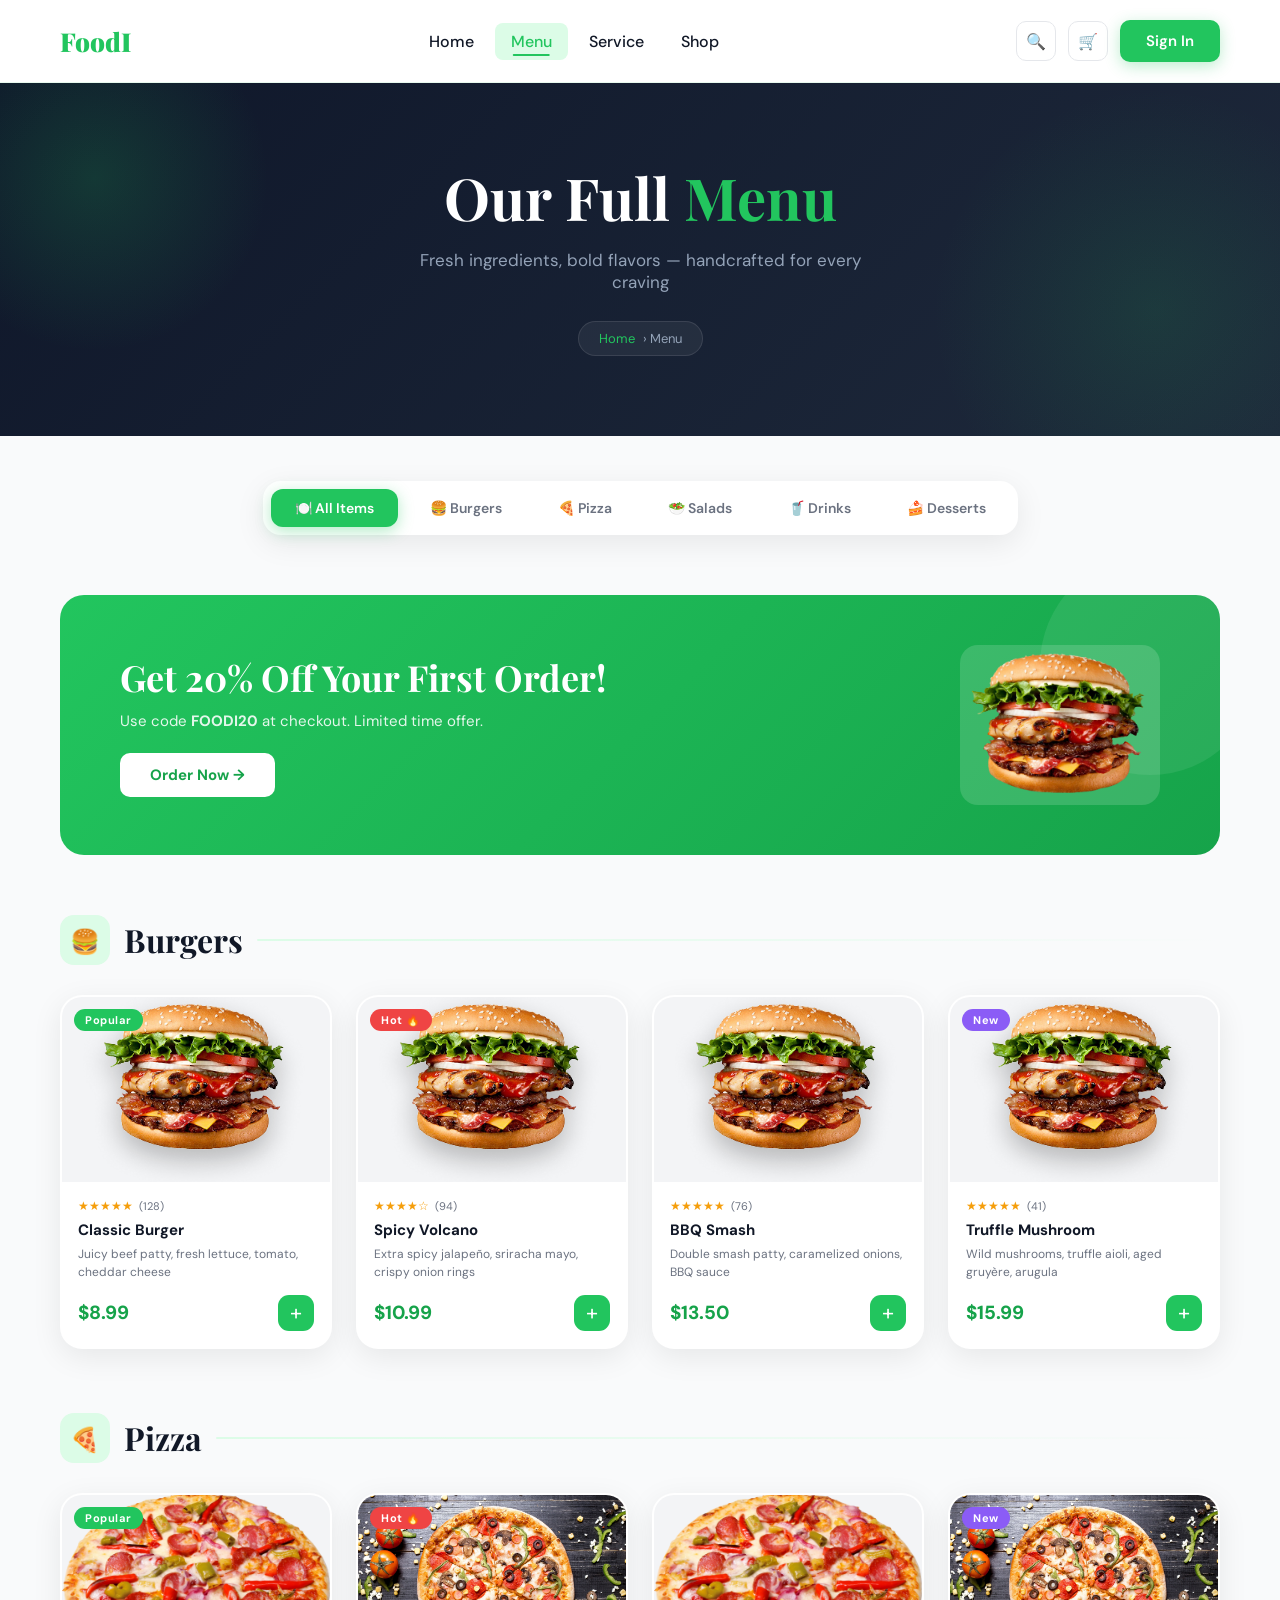
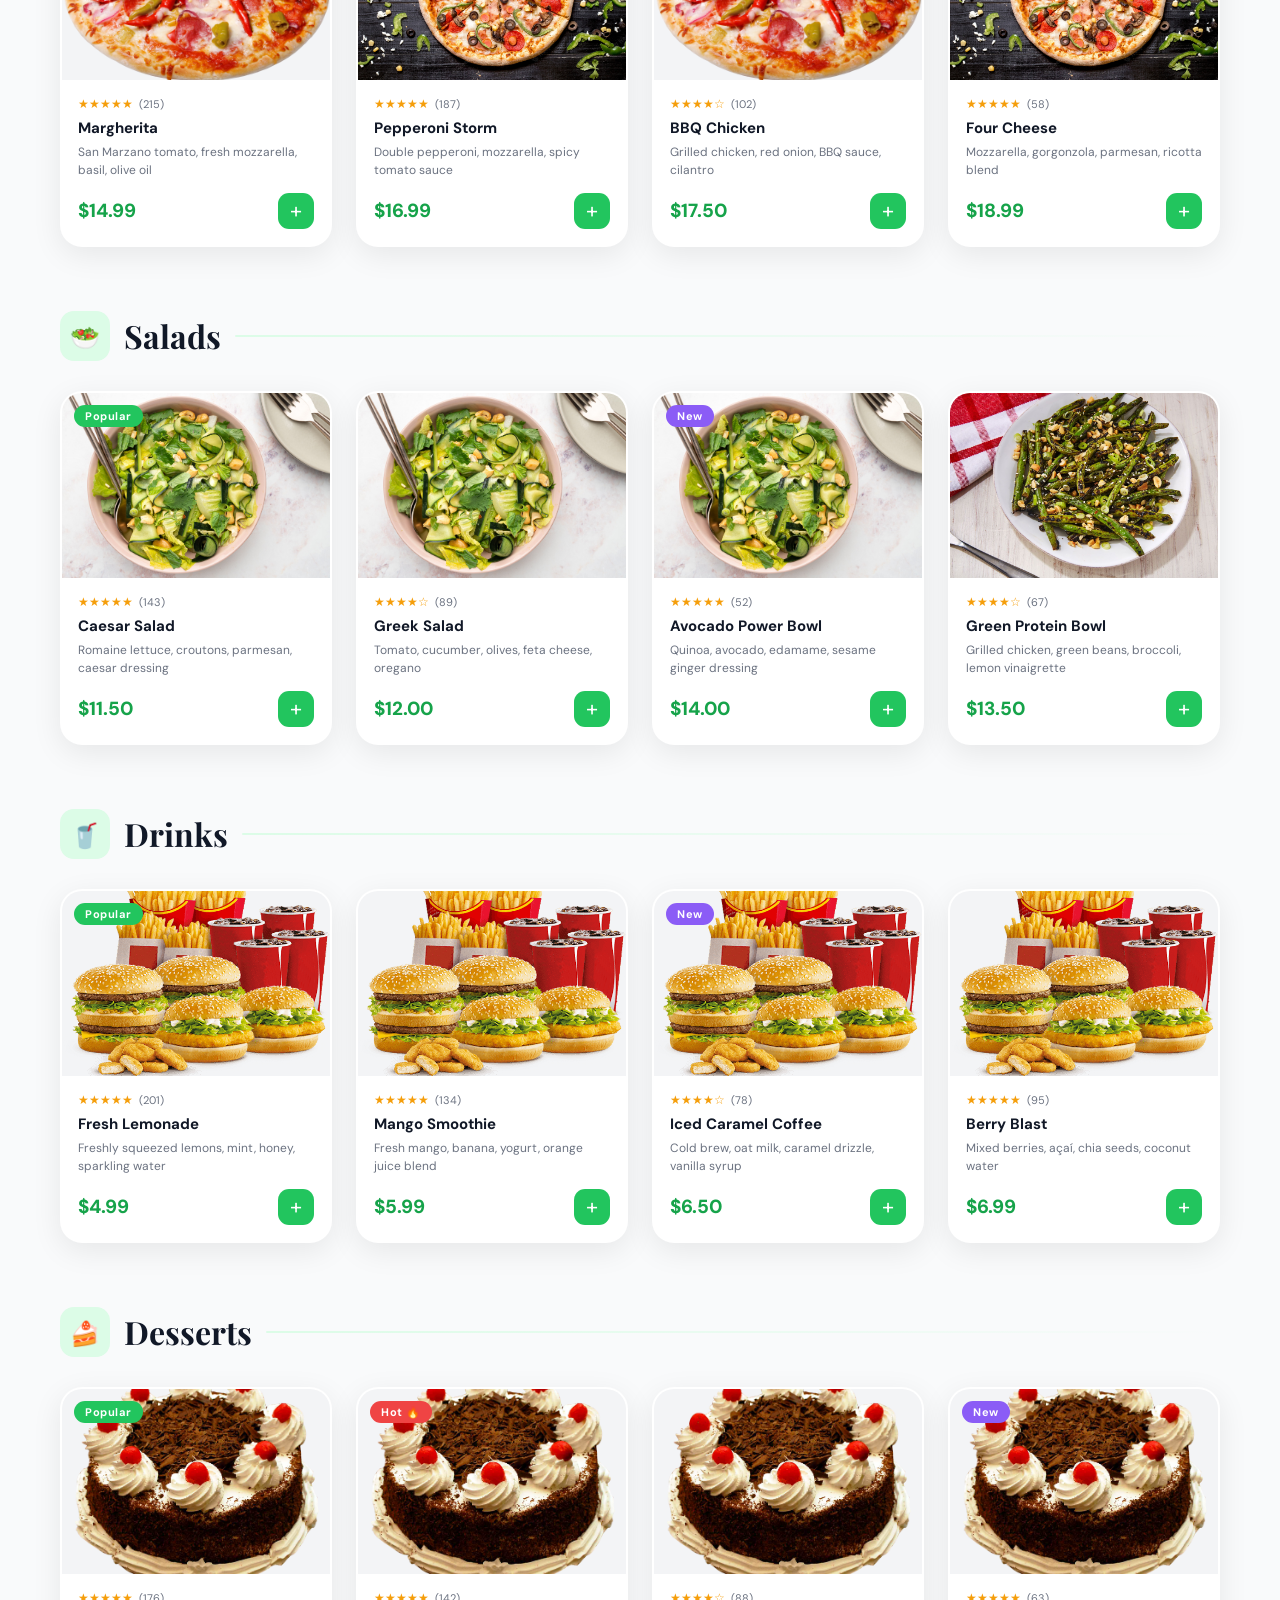
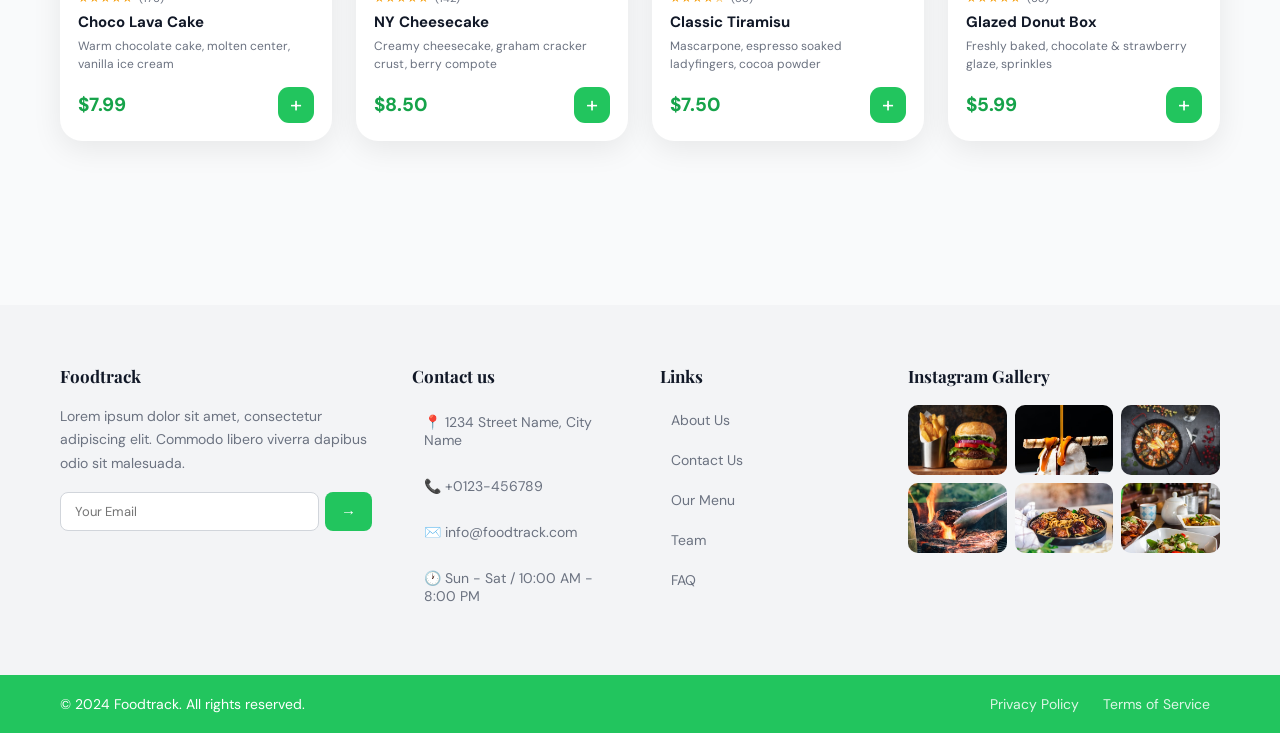
==== menu.html @ 82da4253 "add project" ====
<!DOCTYPE html>
<html lang="en">
<head>
    <meta charset="UTF-8">
    <meta name="viewport" content="width=device-width, initial-scale=1.0">
    <title>Menu — FoodI</title>
    <style>
        @import url('https://fonts.googleapis.com/css2?family=Playfair+Display:wght@700;900&family=DM+Sans:wght@400;500;600&display=swap');

        * { margin: 0; padding: 0; box-sizing: border-box; }

        :root {
            --green: #22C55E;
            --green-dark: #16A34A;
            --green-light: #DCFCE7;
            --dark: #111827;
            --gray: #6B7280;
            --light: #F9FAFB;
            --white: #ffffff;
            --shadow: 0 8px 30px rgba(0,0,0,0.08);
            --shadow-hover: 0 20px 60px rgba(34,197,94,0.22);
            --transition: all 0.35s cubic-bezier(0.4, 0, 0.2, 1);
        }

        body { font-family: 'DM Sans', sans-serif; color: var(--dark); background: var(--light); overflow-x: hidden; }
        a { text-decoration: none; color: inherit; }
        .container { max-width: 1200px; margin: 0 auto; padding: 0 20px; }

        /* ── HEADER ── */
        .header {
            padding: 20px 0;
            position: sticky; top: 0; z-index: 100;
            background: rgba(255,255,255,0.96);
            backdrop-filter: blur(12px);
            border-bottom: 1px solid rgba(34,197,94,0.1);
            transition: box-shadow 0.3s;
        }
        .header:hover { box-shadow: 0 4px 30px rgba(0,0,0,0.06); }
        .header .container { display: flex; justify-content: space-between; align-items: center; }

        .logo {
            font-family: 'Playfair Display', serif;
            font-size: 26px; font-weight: 900; color: var(--green);
            transition: var(--transition); cursor: pointer;
        }
        .logo:hover { letter-spacing: 2px; color: var(--green-dark); }

        .nav { display: flex; gap: 5px; }
        .nav a {
            padding: 8px 16px; font-weight: 500; border-radius: 8px;
            position: relative; transition: var(--transition); color: var(--dark);
        }
        .nav a::after {
            content: ''; position: absolute;
            bottom: 4px; left: 50%; transform: translateX(-50%);
            width: 0; height: 2px; background: var(--green);
            border-radius: 2px; transition: width 0.3s ease;
        }
        .nav a:hover, .nav a.active { color: var(--green); background: var(--green-light); }
        .nav a:hover::after, .nav a.active::after { width: 50%; }

        .header-btns { display: flex; align-items: center; gap: 12px; }
        .icon-btn {
            width: 40px; height: 40px; border-radius: 10px;
            display: flex; align-items: center; justify-content: center;
            border: 1.5px solid #E5E7EB; cursor: pointer;
            transition: var(--transition); font-size: 16px; background: white;
        }
        .icon-btn:hover { border-color: var(--green); background: var(--green-light); transform: scale(1.1); }
        .btn {
            padding: 11px 26px; border-radius: 10px; font-weight: 600; cursor: pointer;
            border: none; font-family: 'DM Sans', sans-serif; font-size: 15px;
            transition: var(--transition); display: inline-block;
        }
        .btn-green { background: var(--green); color: white; box-shadow: 0 4px 15px rgba(34,197,94,0.3); }
        .btn-green:hover { background: var(--green-dark); transform: translateY(-3px); box-shadow: 0 10px 30px rgba(34,197,94,0.4); }

        /* ── HERO BANNER ── */
        .menu-hero {
            background: linear-gradient(135deg, #0f172a 0%, #1e293b 100%);
            color: white; padding: 80px 0; text-align: center;
            position: relative; overflow: hidden;
        }
        .menu-hero::before {
            content: ''; position: absolute;
            top: -80px; left: -80px; width: 350px; height: 350px;
            background: radial-gradient(circle, rgba(34,197,94,0.18), transparent 70%);
            border-radius: 50%; animation: glow 4s ease-in-out infinite;
        }
        .menu-hero::after {
            content: ''; position: absolute;
            bottom: -100px; right: -100px; width: 450px; height: 450px;
            background: radial-gradient(circle, rgba(34,197,94,0.12), transparent 70%);
            border-radius: 50%; animation: glow 4s ease-in-out infinite 2s;
        }
        @keyframes glow {
            0%,100% { transform: scale(1); opacity: 1; }
            50% { transform: scale(1.15); opacity: 0.7; }
        }
        .menu-hero h1 {
            font-family: 'Playfair Display', serif;
            font-size: 58px; margin-bottom: 16px;
            position: relative; z-index: 1; line-height: 1.2;
        }
        .menu-hero h1 span { color: var(--green); }
        .menu-hero p {
            color: #94a3b8; font-size: 17px;
            max-width: 480px; margin: 0 auto 28px;
            position: relative; z-index: 1;
        }
        .breadcrumb {
            display: inline-flex; align-items: center; gap: 8px;
            background: rgba(255,255,255,0.06);
            border: 1px solid rgba(255,255,255,0.1);
            padding: 8px 20px; border-radius: 30px;
            font-size: 13px; color: #94a3b8;
            position: relative; z-index: 1; transition: var(--transition);
        }
        .breadcrumb:hover { background: rgba(34,197,94,0.12); border-color: rgba(34,197,94,0.3); color: #d1fae5; }
        .breadcrumb a { color: var(--green); transition: color 0.3s; }
        .breadcrumb a:hover { color: #86efac; }

        /* ── FILTER TABS ── */
        .filter-section { padding: 45px 0 20px; text-align: center; }
        .filter-tabs {
            display: inline-flex; gap: 8px;
            background: white; padding: 8px; border-radius: 18px;
            box-shadow: var(--shadow); flex-wrap: wrap; justify-content: center;
        }
        .filter-btn {
            padding: 10px 24px; border-radius: 12px; border: none;
            background: transparent; font-family: 'DM Sans', sans-serif;
            font-weight: 600; font-size: 14px; cursor: pointer;
            color: var(--gray); transition: var(--transition);
            display: flex; align-items: center; gap: 6px;
        }
        .filter-btn:hover { background: var(--green-light); color: var(--green-dark); transform: translateY(-2px); }
        .filter-btn.active { background: var(--green); color: white; box-shadow: 0 4px 15px rgba(34,197,94,0.35); }

        /* ── PROMO BANNER ── */
        .promo-banner {
            background: linear-gradient(135deg, var(--green) 0%, var(--green-dark) 100%);
            border-radius: 24px; padding: 50px 60px;
            display: flex; align-items: center; justify-content: space-between;
            gap: 30px; margin-bottom: 60px;
            position: relative; overflow: hidden; transition: var(--transition);
        }
        .promo-banner:hover { transform: translateY(-4px); box-shadow: 0 24px 60px rgba(34,197,94,0.35); }
        .promo-banner::before {
            content: ''; position: absolute;
            top: -40px; right: -40px; width: 220px; height: 220px;
            background: rgba(255,255,255,0.08); border-radius: 50%; transition: var(--transition);
        }
        .promo-banner:hover::before { transform: scale(1.2); }
        .promo-text { color: white; position: relative; z-index: 1; }
        .promo-text h2 { font-family: 'Playfair Display', serif; font-size: 36px; margin-bottom: 10px; }
        .promo-text p { font-size: 15px; opacity: 0.88; margin-bottom: 22px; }
        .btn-white {
            background: white; color: var(--green-dark);
            padding: 12px 30px; border-radius: 10px;
            font-weight: 700; font-size: 15px; cursor: pointer;
            border: none; font-family: 'DM Sans', sans-serif;
            transition: var(--transition); display: inline-block;
        }
        .btn-white:hover { background: #f0fdf4; transform: translateY(-3px); box-shadow: 0 10px 30px rgba(0,0,0,0.15); }
        .promo-img {
            width: 200px; height: 160px;
            background: rgba(255,255,255,0.15); border-radius: 18px;
            overflow: hidden; flex-shrink: 0;
            position: relative; z-index: 1; transition: var(--transition);
        }
        .promo-img:hover { transform: rotate(-3deg) scale(1.05); }
        .promo-img img { width: 100%; height: 100%; object-fit: cover; }

        /* ── MENU SECTION ── */
        .menu-section { padding: 40px 0 100px; }
        .category-block { margin-bottom: 64px; }
        .category-block.hidden-cat { display: none; }

        .category-title {
            font-family: 'Playfair Display', serif;
            font-size: 32px; margin-bottom: 30px;
            display: flex; align-items: center; gap: 14px;
        }
        .cat-icon {
            width: 50px; height: 50px;
            background: var(--green-light); border-radius: 14px;
            display: flex; align-items: center; justify-content: center;
            font-size: 24px; transition: var(--transition); flex-shrink: 0;
        }
        .category-title:hover .cat-icon { background: var(--green); transform: rotate(10deg) scale(1.1); }
        .category-title::after {
            content: ''; flex: 1; height: 2px;
            background: linear-gradient(to right, var(--green-light), transparent);
            border-radius: 2px;
        }

        .menu-grid { display: grid; grid-template-columns: repeat(4, 1fr); gap: 24px; }

        /* ── MENU CARD ── */
        .menu-card {
            background: white; border-radius: 22px; overflow: hidden;
            box-shadow: var(--shadow); transition: var(--transition);
            border: 2px solid transparent; cursor: pointer; position: relative;
        }
        .menu-card:hover { transform: translateY(-12px) scale(1.02); box-shadow: var(--shadow-hover); border-color: var(--green); }

        .badge {
            position: absolute; top: 12px; left: 12px;
            color: white; font-size: 11px; font-weight: 700;
            padding: 4px 11px; border-radius: 20px; z-index: 3;
            letter-spacing: 0.5px; transition: var(--transition);
        }
        .menu-card:hover .badge { transform: scale(1.1); }
        .badge-popular { background: var(--green); }
        .badge-hot     { background: #EF4444; }
        .badge-new     { background: #8B5CF6; }
        .badge-sale    { background: #F59E0B; }

        .card-img { width: 100%; height: 185px; background: #F3F4F6; overflow: hidden; position: relative; }
        .card-img img { width: 100%; height: 100%; object-fit: cover; display: block; transition: transform 0.55s ease; }
        .menu-card:hover .card-img img { transform: scale(1.12); }

        .card-overlay {
            position: absolute; inset: 0;
            background: rgba(17,24,39,0.52);
            display: flex; align-items: center; justify-content: center;
            opacity: 0; transition: opacity 0.35s; z-index: 2;
        }
        .menu-card:hover .card-overlay { opacity: 1; }
        .card-overlay span {
            color: white; font-weight: 700; font-size: 14px;
            background: rgba(34,197,94,0.9); padding: 8px 20px; border-radius: 30px;
            transform: translateY(10px); transition: transform 0.35s;
        }
        .menu-card:hover .card-overlay span { transform: translateY(0); }

        .card-body { padding: 16px; }
        .card-stars { display: flex; align-items: center; gap: 2px; margin-bottom: 6px; font-size: 12px; color: #F59E0B; }
        .card-stars span { color: var(--gray); margin-left: 4px; font-size: 11px; }
        .card-body h3 { font-size: 15px; font-weight: 700; margin-bottom: 5px; transition: color 0.3s; }
        .menu-card:hover .card-body h3 { color: var(--green-dark); }
        .card-body p { font-size: 12px; color: var(--gray); margin-bottom: 14px; line-height: 1.5; }
        .card-footer { display: flex; justify-content: space-between; align-items: center; }
        .card-price { font-size: 19px; font-weight: 800; color: var(--green-dark); transition: var(--transition); }
        .menu-card:hover .card-price { transform: scale(1.08); }

        .add-btn {
            width: 36px; height: 36px; border-radius: 11px;
            background: var(--green); color: white; border: none;
            font-size: 22px; cursor: pointer;
            display: flex; align-items: center; justify-content: center;
            transition: var(--transition); font-family: 'DM Sans', sans-serif; line-height: 1;
        }
        .add-btn:hover { background: var(--green-dark); transform: rotate(90deg) scale(1.2); box-shadow: 0 6px 20px rgba(34,197,94,0.45); }

        /* ── FOOTER ── */
        .footer { background: #F3F4F6; padding: 60px 0 0; }
        .footer-grid { display: grid; grid-template-columns: 1.5fr 1fr 1fr 1.5fr; gap: 40px; margin-bottom: 50px; }
        .footer-col h4 { margin-bottom: 18px; font-size: 17px; font-weight: 700; font-family: 'Playfair Display', serif; }
        .footer-col p { color: var(--gray); font-size: 14px; margin-bottom: 16px; line-height: 1.7; }
        .footer-col ul { list-style: none; }
        .footer-col ul li { margin-bottom: 10px; }
        .footer-col ul li a {
            color: var(--gray); font-size: 14px;
            display: inline-flex; align-items: center; gap: 6px;
            transition: var(--transition); padding: 3px 0;
        }
        .footer-col ul li a::before {
            content: '›'; color: var(--green); font-size: 18px;
            transform: translateX(-4px); opacity: 0; transition: var(--transition);
        }
        .footer-col ul li a:hover { color: var(--green-dark); transform: translateX(6px); }
        .footer-col ul li a:hover::before { opacity: 1; transform: translateX(0); }
        .footer-input { display: flex; gap: 6px; margin-top: 10px; }
        .footer-input input {
            flex: 1; padding: 10px 14px;
            border: 1.5px solid #D1D5DB; border-radius: 8px;
            font-family: 'DM Sans', sans-serif; font-size: 13px; transition: var(--transition);
        }
        .footer-input input:focus { outline: none; border-color: var(--green); }
        .footer-input button {
            background: var(--green); color: white; border: none;
            padding: 10px 16px; border-radius: 8px; cursor: pointer;
            font-weight: 600; font-size: 15px; transition: var(--transition);
        }
        .footer-input button:hover { background: var(--green-dark); transform: translateX(3px); }
        .contact-item {
            display: flex; gap: 10px; margin-bottom: 12px;
            color: var(--gray); font-size: 14px; padding: 8px 12px;
            border-radius: 8px; transition: var(--transition); cursor: default;
        }
        .contact-item:hover { background: white; color: var(--dark); transform: translateX(5px); box-shadow: 0 4px 15px rgba(0,0,0,0.06); }
        .instagram-grid { display: grid; grid-template-columns: repeat(3, 1fr); gap: 8px; }
        .instagram-grid img {
            width: 100%; height: 70px; background: #E5E7EB; border-radius: 10px;
            object-fit: cover; transition: var(--transition); cursor: pointer;
        }
        .instagram-grid img:hover { transform: scale(1.08); box-shadow: 0 6px 20px rgba(34,197,94,0.25); filter: brightness(1.05) saturate(1.2); }
        .footer-bottom { background: var(--green); color: white; padding: 20px 0; text-align: center; font-size: 14px; }
        .footer-bottom .container { display: flex; justify-content: space-between; align-items: center; }
        .footer-bottom a { margin: 0 10px; opacity: 0.85; transition: opacity 0.3s; }
        .footer-bottom a:hover { opacity: 1; text-decoration: underline; }

        @keyframes fadeUp {
            from { opacity: 0; transform: translateY(28px); }
            to   { opacity: 1; transform: translateY(0); }
        }
        .menu-card { animation: fadeUp 0.45s ease both; }
        .menu-grid .menu-card:nth-child(2) { animation-delay: 0.07s; }
        .menu-grid .menu-card:nth-child(3) { animation-delay: 0.14s; }
        .menu-grid .menu-card:nth-child(4) { animation-delay: 0.21s; }
    </style>
</head>
<body>

<!-- HEADER -->
<header class="header">
    <div class="container">
        <a href="index.html" class="logo">FoodI</a>
        <nav class="nav">
            <a href="index.html">Home</a>
            <a href="menu.html" class="active">Menu</a>
            <a href="service.html">Service</a>
            <a href="shop.html">Shop</a>
        </nav>
        <div class="header-btns">
            <a href="#" class="icon-btn">🔍</a>
            <a href="#" class="icon-btn">🛒</a>
            <a href="signin.html" class="btn btn-green">Sign In</a>
        </div>
    </div>
</header>

<!-- HERO -->
<section class="menu-hero">
    <div class="container">
        <h1>Our Full <span>Menu</span></h1>
        <p>Fresh ingredients, bold flavors — handcrafted for every craving</p>
        <div class="breadcrumb">
            <a href="index.html">Home</a> › Menu
        </div>
    </div>
</section>

<!-- FILTER TABS -->
<section class="filter-section">
    <div class="container">
        <div class="filter-tabs">
            <button class="filter-btn active" data-cat="all">🍽️ All Items</button>
            <button class="filter-btn" data-cat="burgers">🍔 Burgers</button>
            <button class="filter-btn" data-cat="pizza">🍕 Pizza</button>
            <button class="filter-btn" data-cat="salads">🥗 Salads</button>
            <button class="filter-btn" data-cat="drinks">🥤 Drinks</button>
            <button class="filter-btn" data-cat="desserts">🍰 Desserts</button>
        </div>
    </div>
</section>

<!-- MENU -->
<section class="menu-section">
    <div class="container">

        <!-- PROMO -->
        <div class="promo-banner">
            <div class="promo-text">
                <h2>Get 20% Off Your First Order!</h2>
                <p>Use code <strong>FOODI20</strong> at checkout. Limited time offer.</p>
                <a href="#" class="btn-white">Order Now →</a>
            </div>
            <div class="promo-img">
                <img src="./img/big-burger.png" alt="Promo">
            </div>
        </div>

        <!-- BURGERS -->
        <div class="category-block" data-category="burgers">
            <h2 class="category-title"><span class="cat-icon">🍔</span> Burgers</h2>
            <div class="menu-grid">
                <div class="menu-card">
                    <span class="badge badge-popular">Popular</span>
                    <div class="card-img">
                        <img src="./img/burger_sandwich_PNG4135 1.png" alt="Classic Burger">
                        <div class="card-overlay"><span>👁 View Details</span></div>
                    </div>
                    <div class="card-body">
                        <div class="card-stars">★★★★★ <span>(128)</span></div>
                        <h3>Classic Burger</h3>
                        <p>Juicy beef patty, fresh lettuce, tomato, cheddar cheese</p>
                        <div class="card-footer">
                            <span class="card-price">$8.99</span>
                            <button class="add-btn">+</button>
                        </div>
                    </div>
                </div>
                <div class="menu-card">
                    <span class="badge badge-hot">Hot 🔥</span>
                    <div class="card-img">
                        <img src="./img/burger_sandwich_PNG4135 1.png" alt="Spicy Volcano">
                        <div class="card-overlay"><span>👁 View Details</span></div>
                    </div>
                    <div class="card-body">
                        <div class="card-stars">★★★★☆ <span>(94)</span></div>
                        <h3>Spicy Volcano</h3>
                        <p>Extra spicy jalapeño, sriracha mayo, crispy onion rings</p>
                        <div class="card-footer">
                            <span class="card-price">$10.99</span>
                            <button class="add-btn">+</button>
                        </div>
                    </div>
                </div>
                <div class="menu-card">
                    <div class="card-img">
                        <img src="./img/burger_sandwich_PNG4135 1.png" alt="BBQ Smash">
                        <div class="card-overlay"><span>👁 View Details</span></div>
                    </div>
                    <div class="card-body">
                        <div class="card-stars">★★★★★ <span>(76)</span></div>
                        <h3>BBQ Smash</h3>
                        <p>Double smash patty, caramelized onions, BBQ sauce</p>
                        <div class="card-footer">
                            <span class="card-price">$13.50</span>
                            <button class="add-btn">+</button>
                        </div>
                    </div>
                </div>
                <div class="menu-card">
                    <span class="badge badge-new">New</span>
                    <div class="card-img">
                        <img src="./img/burger_sandwich_PNG4135 1.png" alt="Truffle Mushroom">
                        <div class="card-overlay"><span>👁 View Details</span></div>
                    </div>
                    <div class="card-body">
                        <div class="card-stars">★★★★★ <span>(41)</span></div>
                        <h3>Truffle Mushroom</h3>
                        <p>Wild mushrooms, truffle aioli, aged gruyère, arugula</p>
                        <div class="card-footer">
                            <span class="card-price">$15.99</span>
                            <button class="add-btn">+</button>
                        </div>
                    </div>
                </div>
            </div>
        </div>

        <!-- PIZZA -->
        <div class="category-block" data-category="pizza">
            <h2 class="category-title"><span class="cat-icon">🍕</span> Pizza</h2>
            <div class="menu-grid">
                <div class="menu-card">
                    <span class="badge badge-popular">Popular</span>
                    <div class="card-img">
                        <img src="./img/pizza.png" alt="Margherita">
                        <div class="card-overlay"><span>👁 View Details</span></div>
                    </div>
                    <div class="card-body">
                        <div class="card-stars">★★★★★ <span>(215)</span></div>
                        <h3>Margherita</h3>
                        <p>San Marzano tomato, fresh mozzarella, basil, olive oil</p>
                        <div class="card-footer">
                            <span class="card-price">$14.99</span>
                            <button class="add-btn">+</button>
                        </div>
                    </div>
                </div>
                <div class="menu-card">
                    <span class="badge badge-hot">Hot 🔥</span>
                    <div class="card-img">
                        <img src="./img/pizza2.jpg" alt="Pepperoni Storm">
                        <div class="card-overlay"><span>👁 View Details</span></div>
                    </div>
                    <div class="card-body">
                        <div class="card-stars">★★★★★ <span>(187)</span></div>
                        <h3>Pepperoni Storm</h3>
                        <p>Double pepperoni, mozzarella, spicy tomato sauce</p>
                        <div class="card-footer">
                            <span class="card-price">$16.99</span>
                            <button class="add-btn">+</button>
                        </div>
                    </div>
                </div>
                <div class="menu-card">
                    <div class="card-img">
                        <img src="./img/pizza.png" alt="BBQ Chicken">
                        <div class="card-overlay"><span>👁 View Details</span></div>
                    </div>
                    <div class="card-body">
                        <div class="card-stars">★★★★☆ <span>(102)</span></div>
                        <h3>BBQ Chicken</h3>
                        <p>Grilled chicken, red onion, BBQ sauce, cilantro</p>
                        <div class="card-footer">
                            <span class="card-price">$17.50</span>
                            <button class="add-btn">+</button>
                        </div>
                    </div>
                </div>
                <div class="menu-card">
                    <span class="badge badge-new">New</span>
                    <div class="card-img">
                        <img src="./img/pizza2.jpg" alt="Four Cheese">
                        <div class="card-overlay"><span>👁 View Details</span></div>
                    </div>
                    <div class="card-body">
                        <div class="card-stars">★★★★★ <span>(58)</span></div>
                        <h3>Four Cheese</h3>
                        <p>Mozzarella, gorgonzola, parmesan, ricotta blend</p>
                        <div class="card-footer">
                            <span class="card-price">$18.99</span>
                            <button class="add-btn">+</button>
                        </div>
                    </div>
                </div>
            </div>
        </div>

        <!-- SALADS -->
        <div class="category-block" data-category="salads">
            <h2 class="category-title"><span class="cat-icon">🥗</span> Salads</h2>
            <div class="menu-grid">
                <div class="menu-card">
                    <span class="badge badge-popular">Popular</span>
                    <div class="card-img">
                        <img src="./img/salad.jpg" alt="Caesar Salad">
                        <div class="card-overlay"><span>👁 View Details</span></div>
                    </div>
                    <div class="card-body">
                        <div class="card-stars">★★★★★ <span>(143)</span></div>
                        <h3>Caesar Salad</h3>
                        <p>Romaine lettuce, croutons, parmesan, caesar dressing</p>
                        <div class="card-footer">
                            <span class="card-price">$11.50</span>
                            <button class="add-btn">+</button>
                        </div>
                    </div>
                </div>
                <div class="menu-card">
                    <div class="card-img">
                        <img src="./img/salad.jpg" alt="Greek Salad">
                        <div class="card-overlay"><span>👁 View Details</span></div>
                    </div>
                    <div class="card-body">
                        <div class="card-stars">★★★★☆ <span>(89)</span></div>
                        <h3>Greek Salad</h3>
                        <p>Tomato, cucumber, olives, feta cheese, oregano</p>
                        <div class="card-footer">
                            <span class="card-price">$12.00</span>
                            <button class="add-btn">+</button>
                        </div>
                    </div>
                </div>
                <div class="menu-card">
                    <span class="badge badge-new">New</span>
                    <div class="card-img">
                        <img src="./img/salad.jpg" alt="Avocado Bowl">
                        <div class="card-overlay"><span>👁 View Details</span></div>
                    </div>
                    <div class="card-body">
                        <div class="card-stars">★★★★★ <span>(52)</span></div>
                        <h3>Avocado Power Bowl</h3>
                        <p>Quinoa, avocado, edamame, sesame ginger dressing</p>
                        <div class="card-footer">
                            <span class="card-price">$14.00</span>
                            <button class="add-btn">+</button>
                        </div>
                    </div>
                </div>
                <div class="menu-card">
                    <div class="card-img">
                        <img src="./img/beef.jpg" alt="Green Protein Bowl">
                        <div class="card-overlay"><span>👁 View Details</span></div>
                    </div>
                    <div class="card-body">
                        <div class="card-stars">★★★★☆ <span>(67)</span></div>
                        <h3>Green Protein Bowl</h3>
                        <p>Grilled chicken, green beans, broccoli, lemon vinaigrette</p>
                        <div class="card-footer">
                            <span class="card-price">$13.50</span>
                            <button class="add-btn">+</button>
                        </div>
                    </div>
                </div>
            </div>
        </div>

        <!-- DRINKS -->
        <div class="category-block" data-category="drinks">
            <h2 class="category-title"><span class="cat-icon">🥤</span> Drinks</h2>
            <div class="menu-grid">
                <div class="menu-card">
                    <span class="badge badge-popular">Popular</span>
                    <div class="card-img">
                        <img src="./img/food-combo.png" alt="Fresh Lemonade">
                        <div class="card-overlay"><span>👁 View Details</span></div>
                    </div>
                    <div class="card-body">
                        <div class="card-stars">★★★★★ <span>(201)</span></div>
                        <h3>Fresh Lemonade</h3>
                        <p>Freshly squeezed lemons, mint, honey, sparkling water</p>
                        <div class="card-footer">
                            <span class="card-price">$4.99</span>
                            <button class="add-btn">+</button>
                        </div>
                    </div>
                </div>
                <div class="menu-card">
                    <div class="card-img">
                        <img src="./img/food-combo.png" alt="Mango Smoothie">
                        <div class="card-overlay"><span>👁 View Details</span></div>
                    </div>
                    <div class="card-body">
                        <div class="card-stars">★★★★★ <span>(134)</span></div>
                        <h3>Mango Smoothie</h3>
                        <p>Fresh mango, banana, yogurt, orange juice blend</p>
                        <div class="card-footer">
                            <span class="card-price">$5.99</span>
                            <button class="add-btn">+</button>
                        </div>
                    </div>
                </div>
                <div class="menu-card">
                    <span class="badge badge-new">New</span>
                    <div class="card-img">
                        <img src="./img/food-combo.png" alt="Iced Coffee">
                        <div class="card-overlay"><span>👁 View Details</span></div>
                    </div>
                    <div class="card-body">
                        <div class="card-stars">★★★★☆ <span>(78)</span></div>
                        <h3>Iced Caramel Coffee</h3>
                        <p>Cold brew, oat milk, caramel drizzle, vanilla syrup</p>
                        <div class="card-footer">
                            <span class="card-price">$6.50</span>
                            <button class="add-btn">+</button>
                        </div>
                    </div>
                </div>
                <div class="menu-card">
                    <div class="card-img">
                        <img src="./img/food-combo.png" alt="Berry Blast">
                        <div class="card-overlay"><span>👁 View Details</span></div>
                    </div>
                    <div class="card-body">
                        <div class="card-stars">★★★★★ <span>(95)</span></div>
                        <h3>Berry Blast</h3>
                        <p>Mixed berries, açaí, chia seeds, coconut water</p>
                        <div class="card-footer">
                            <span class="card-price">$6.99</span>
                            <button class="add-btn">+</button>
                        </div>
                    </div>
                </div>
            </div>
        </div>

        <!-- DESSERTS -->
        <div class="category-block" data-category="desserts">
            <h2 class="category-title"><span class="cat-icon">🍰</span> Desserts</h2>
            <div class="menu-grid">
                <div class="menu-card">
                    <span class="badge badge-popular">Popular</span>
                    <div class="card-img">
                        <img src="./img/cake.png" alt="Choco Lava Cake">
                        <div class="card-overlay"><span>👁 View Details</span></div>
                    </div>
                    <div class="card-body">
                        <div class="card-stars">★★★★★ <span>(176)</span></div>
                        <h3>Choco Lava Cake</h3>
                        <p>Warm chocolate cake, molten center, vanilla ice cream</p>
                        <div class="card-footer">
                            <span class="card-price">$7.99</span>
                            <button class="add-btn">+</button>
                        </div>
                    </div>
                </div>
                <div class="menu-card">
                    <span class="badge badge-hot">Hot 🔥</span>
                    <div class="card-img">
                        <img src="./img/cake.png" alt="NY Cheesecake">
                        <div class="card-overlay"><span>👁 View Details</span></div>
                    </div>
                    <div class="card-body">
                        <div class="card-stars">★★★★★ <span>(142)</span></div>
                        <h3>NY Cheesecake</h3>
                        <p>Creamy cheesecake, graham cracker crust, berry compote</p>
                        <div class="card-footer">
                            <span class="card-price">$8.50</span>
                            <button class="add-btn">+</button>
                        </div>
                    </div>
                </div>
                <div class="menu-card">
                    <div class="card-img">
                        <img src="./img/cake.png" alt="Classic Tiramisu">
                        <div class="card-overlay"><span>👁 View Details</span></div>
                    </div>
                    <div class="card-body">
                        <div class="card-stars">★★★★☆ <span>(88)</span></div>
                        <h3>Classic Tiramisu</h3>
                        <p>Mascarpone, espresso soaked ladyfingers, cocoa powder</p>
                        <div class="card-footer">
                            <span class="card-price">$7.50</span>
                            <button class="add-btn">+</button>
                        </div>
                    </div>
                </div>
                <div class="menu-card">
                    <span class="badge badge-new">New</span>
                    <div class="card-img">
                        <img src="./img/cake.png" alt="Glazed Donut Box">
                        <div class="card-overlay"><span>👁 View Details</span></div>
                    </div>
                    <div class="card-body">
                        <div class="card-stars">★★★★★ <span>(63)</span></div>
                        <h3>Glazed Donut Box</h3>
                        <p>Freshly baked, chocolate & strawberry glaze, sprinkles</p>
                        <div class="card-footer">
                            <span class="card-price">$5.99</span>
                            <button class="add-btn">+</button>
                        </div>
                    </div>
                </div>
            </div>
        </div>

    </div>
</section>

<!-- FOOTER -->
<footer class="footer">
    <div class="container">
        <div class="footer-grid">
            <div class="footer-col">
                <h4>Foodtrack</h4>
                <p>Lorem ipsum dolor sit amet, consectetur adipiscing elit. Commodo libero viverra dapibus odio sit malesuada.</p>
                <div class="footer-input">
                    <input type="text" placeholder="Your Email">
                    <button>→</button>
                </div>
            </div>
            <div class="footer-col">
                <h4>Contact us</h4>
                <div class="contact-item">📍 1234 Street Name, City Name</div>
                <div class="contact-item">📞 +0123-456789</div>
                <div class="contact-item">✉️ info@foodtrack.com</div>
                <div class="contact-item">🕐 Sun - Sat / 10:00 AM - 8:00 PM</div>
            </div>
            <div class="footer-col">
                <h4>Links</h4>
                <ul>
                    <li><a href="#">About Us</a></li>
                    <li><a href="#">Contact Us</a></li>
                    <li><a href="menu.html">Our Menu</a></li>
                    <li><a href="#">Team</a></li>
                    <li><a href="#">FAQ</a></li>
                </ul>
            </div>
            <div class="footer-col">
                <h4>Instagram Gallery</h4>
                <div class="instagram-grid">
                    <img src="./img/in-1.jpg" alt="">
                    <img src="./img/in-2.jpg" alt="">
                    <img src="./img/in-3.jpg" alt="">
                    <img src="./img/in-4.jpg" alt="">
                    <img src="./img/in-5.jpg" alt="">
                    <img src="./img/in-6.jpg" alt="">
                </div>
            </div>
        </div>
    </div>
    <div class="footer-bottom">
        <div class="container">
            <span>© 2024 Foodtrack. All rights reserved.</span>
            <div>
                <a href="#">Privacy Policy</a>
                <a href="#">Terms of Service</a>
            </div>
        </div>
    </div>
</footer>

<script>
    // Filter tabs
    const filterBtns = document.querySelectorAll('.filter-btn');
    const categoryBlocks = document.querySelectorAll('.category-block');

    filterBtns.forEach(btn => {
        btn.addEventListener('click', () => {
            filterBtns.forEach(b => b.classList.remove('active'));
            btn.classList.add('active');
            const cat = btn.dataset.cat;
            categoryBlocks.forEach(block => {
                if (cat === 'all' || block.dataset.category === cat) {
                    block.classList.remove('hidden-cat');
                } else {
                    block.classList.add('hidden-cat');
                }
            });
        });
    });

    // Add to cart animation
    document.querySelectorAll('.add-btn').forEach(btn => {
        btn.addEventListener('click', function(e) {
            e.stopPropagation();
            const orig = this.textContent;
            this.textContent = '✓';
            this.style.background = '#16A34A';
            this.style.transform = 'scale(1.2)';
            setTimeout(() => {
                this.textContent = orig;
                this.style.background = '';
                this.style.transform = '';
            }, 1200);
        });
    });
</script>
</body>
</html>
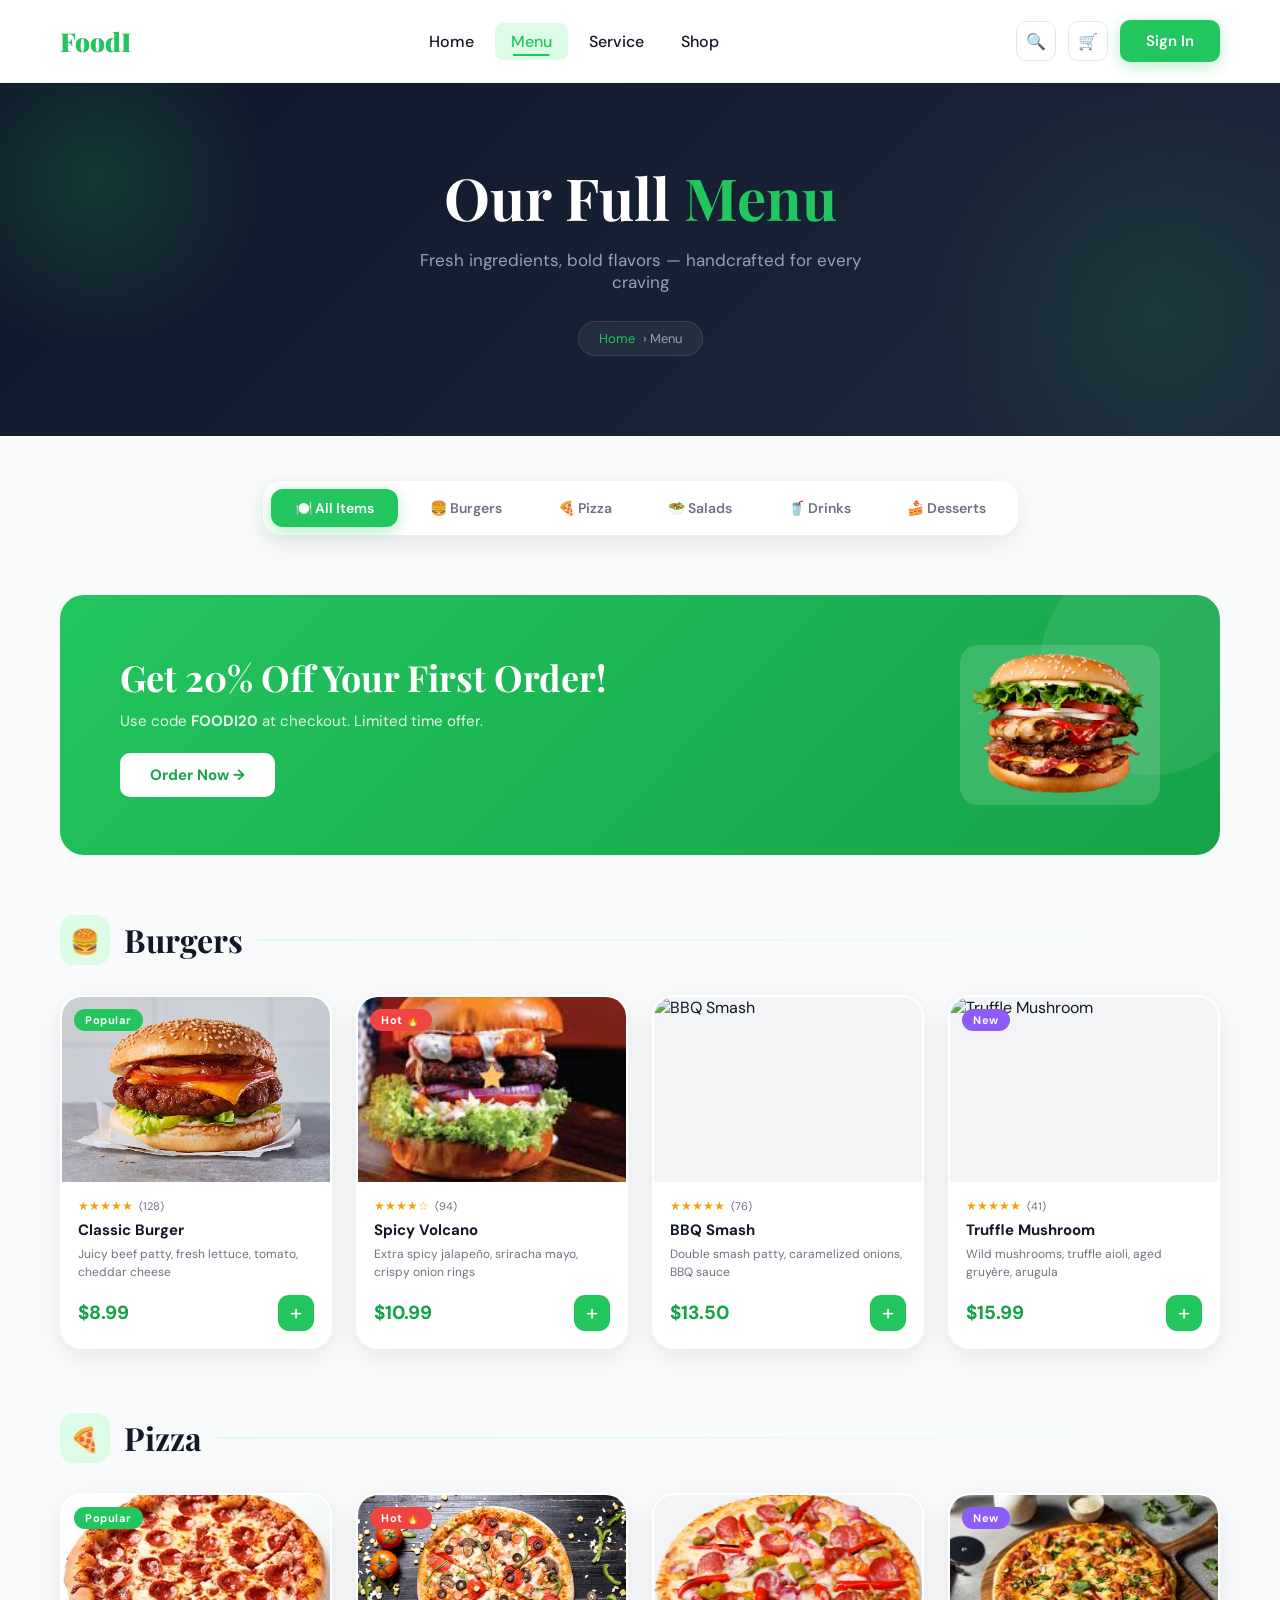
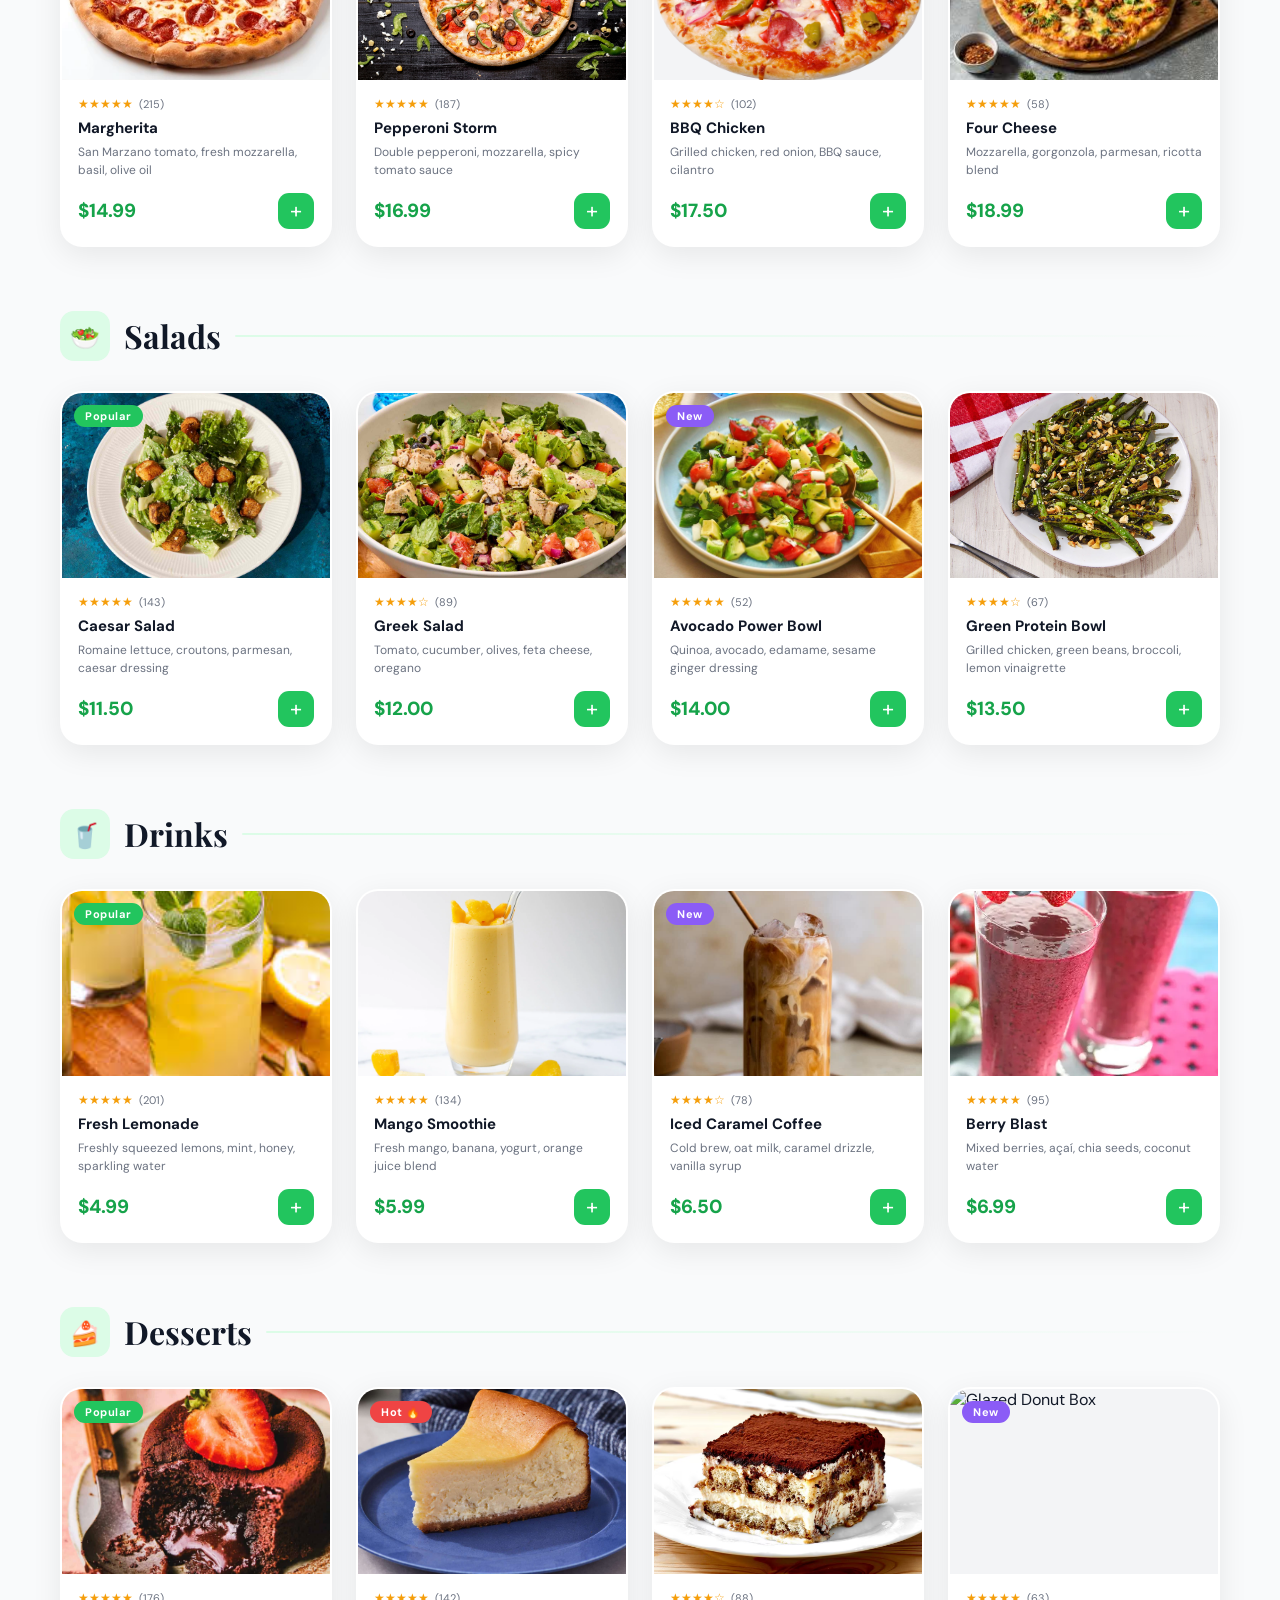
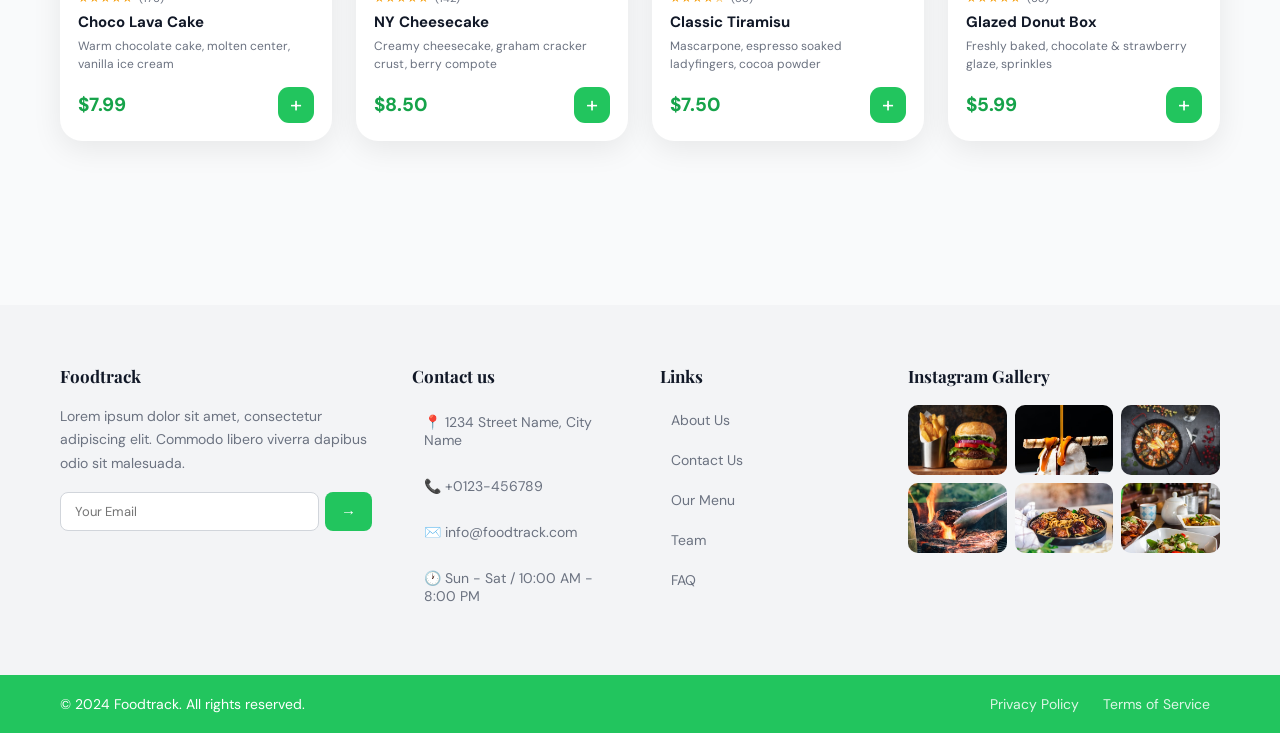
==== commit 436ef1ca: "add project" ====
--- a/menu.html
+++ b/menu.html
@@ -380,7 +380,7 @@
                 <div class="menu-card">
                     <span class="badge badge-popular">Popular</span>
                     <div class="card-img">
-                        <img src="./img/burger_sandwich_PNG4135 1.png" alt="Classic Burger">
+                        <img src="./menu/b1.png" alt="Classic Burger">
                         <div class="card-overlay"><span>👁 View Details</span></div>
                     </div>
                     <div class="card-body">
@@ -396,7 +396,7 @@
                 <div class="menu-card">
                     <span class="badge badge-hot">Hot 🔥</span>
                     <div class="card-img">
-                        <img src="./img/burger_sandwich_PNG4135 1.png" alt="Spicy Volcano">
+                        <img src="./menu/b2.png" alt="Spicy Volcano">
                         <div class="card-overlay"><span>👁 View Details</span></div>
                     </div>
                     <div class="card-body">
@@ -411,7 +411,7 @@
                 </div>
                 <div class="menu-card">
                     <div class="card-img">
-                        <img src="./img/burger_sandwich_PNG4135 1.png" alt="BBQ Smash">
+                        <img src="./menu/b3.png" alt="BBQ Smash">
                         <div class="card-overlay"><span>👁 View Details</span></div>
                     </div>
                     <div class="card-body">
@@ -427,7 +427,7 @@
                 <div class="menu-card">
                     <span class="badge badge-new">New</span>
                     <div class="card-img">
-                        <img src="./img/burger_sandwich_PNG4135 1.png" alt="Truffle Mushroom">
+                        <img src="./menu/b4.png" alt="Truffle Mushroom">
                         <div class="card-overlay"><span>👁 View Details</span></div>
                     </div>
                     <div class="card-body">
@@ -450,7 +450,7 @@
                 <div class="menu-card">
                     <span class="badge badge-popular">Popular</span>
                     <div class="card-img">
-                        <img src="./img/pizza.png" alt="Margherita">
+                        <img src="./menu/p1.png" alt="Margherita">
                         <div class="card-overlay"><span>👁 View Details</span></div>
                     </div>
                     <div class="card-body">
@@ -497,7 +497,7 @@
                 <div class="menu-card">
                     <span class="badge badge-new">New</span>
                     <div class="card-img">
-                        <img src="./img/pizza2.jpg" alt="Four Cheese">
+                        <img src="./menu/p2.png" alt="Four Cheese">
                         <div class="card-overlay"><span>👁 View Details</span></div>
                     </div>
                     <div class="card-body">
@@ -520,7 +520,7 @@
                 <div class="menu-card">
                     <span class="badge badge-popular">Popular</span>
                     <div class="card-img">
-                        <img src="./img/salad.jpg" alt="Caesar Salad">
+                        <img src="./menu/s1.png" alt="Caesar Salad">
                         <div class="card-overlay"><span>👁 View Details</span></div>
                     </div>
                     <div class="card-body">
@@ -535,7 +535,7 @@
                 </div>
                 <div class="menu-card">
                     <div class="card-img">
-                        <img src="./img/salad.jpg" alt="Greek Salad">
+                        <img src="./menu/s2.png" alt="Greek Salad">
                         <div class="card-overlay"><span>👁 View Details</span></div>
                     </div>
                     <div class="card-body">
@@ -551,7 +551,7 @@
                 <div class="menu-card">
                     <span class="badge badge-new">New</span>
                     <div class="card-img">
-                        <img src="./img/salad.jpg" alt="Avocado Bowl">
+                        <img src="./menu/s3.png" alt="Avocado Bowl">
                         <div class="card-overlay"><span>👁 View Details</span></div>
                     </div>
                     <div class="card-body">
@@ -589,7 +589,7 @@
                 <div class="menu-card">
                     <span class="badge badge-popular">Popular</span>
                     <div class="card-img">
-                        <img src="./img/food-combo.png" alt="Fresh Lemonade">
+                        <img src="./menu/n1.png" alt="Fresh Lemonade">
                         <div class="card-overlay"><span>👁 View Details</span></div>
                     </div>
                     <div class="card-body">
@@ -604,7 +604,7 @@
                 </div>
                 <div class="menu-card">
                     <div class="card-img">
-                        <img src="./img/food-combo.png" alt="Mango Smoothie">
+                        <img src="./menu/n2.png" alt="Mango Smoothie">
                         <div class="card-overlay"><span>👁 View Details</span></div>
                     </div>
                     <div class="card-body">
@@ -620,7 +620,7 @@
                 <div class="menu-card">
                     <span class="badge badge-new">New</span>
                     <div class="card-img">
-                        <img src="./img/food-combo.png" alt="Iced Coffee">
+                        <img src="./menu/n3.png" alt="Iced Coffee">
                         <div class="card-overlay"><span>👁 View Details</span></div>
                     </div>
                     <div class="card-body">
@@ -635,7 +635,7 @@
                 </div>
                 <div class="menu-card">
                     <div class="card-img">
-                        <img src="./img/food-combo.png" alt="Berry Blast">
+                        <img src="./menu/n4.png" alt="Berry Blast">
                         <div class="card-overlay"><span>👁 View Details</span></div>
                     </div>
                     <div class="card-body">
@@ -658,7 +658,7 @@
                 <div class="menu-card">
                     <span class="badge badge-popular">Popular</span>
                     <div class="card-img">
-                        <img src="./img/cake.png" alt="Choco Lava Cake">
+                        <img src="./menu/d1.png" alt="Choco Lava Cake">
                         <div class="card-overlay"><span>👁 View Details</span></div>
                     </div>
                     <div class="card-body">
@@ -674,7 +674,7 @@
                 <div class="menu-card">
                     <span class="badge badge-hot">Hot 🔥</span>
                     <div class="card-img">
-                        <img src="./img/cake.png" alt="NY Cheesecake">
+                        <img src="./menu/d2.png" alt="NY Cheesecake">
                         <div class="card-overlay"><span>👁 View Details</span></div>
                     </div>
                     <div class="card-body">
@@ -689,7 +689,7 @@
                 </div>
                 <div class="menu-card">
                     <div class="card-img">
-                        <img src="./img/cake.png" alt="Classic Tiramisu">
+                        <img src="./menu/d3.png" alt="Classic Tiramisu">
                         <div class="card-overlay"><span>👁 View Details</span></div>
                     </div>
                     <div class="card-body">
@@ -705,7 +705,7 @@
                 <div class="menu-card">
                     <span class="badge badge-new">New</span>
                     <div class="card-img">
-                        <img src="./img/cake.png" alt="Glazed Donut Box">
+                        <img src="./menu/d4.png" alt="Glazed Donut Box">
                         <div class="card-overlay"><span>👁 View Details</span></div>
                     </div>
                     <div class="card-body">
